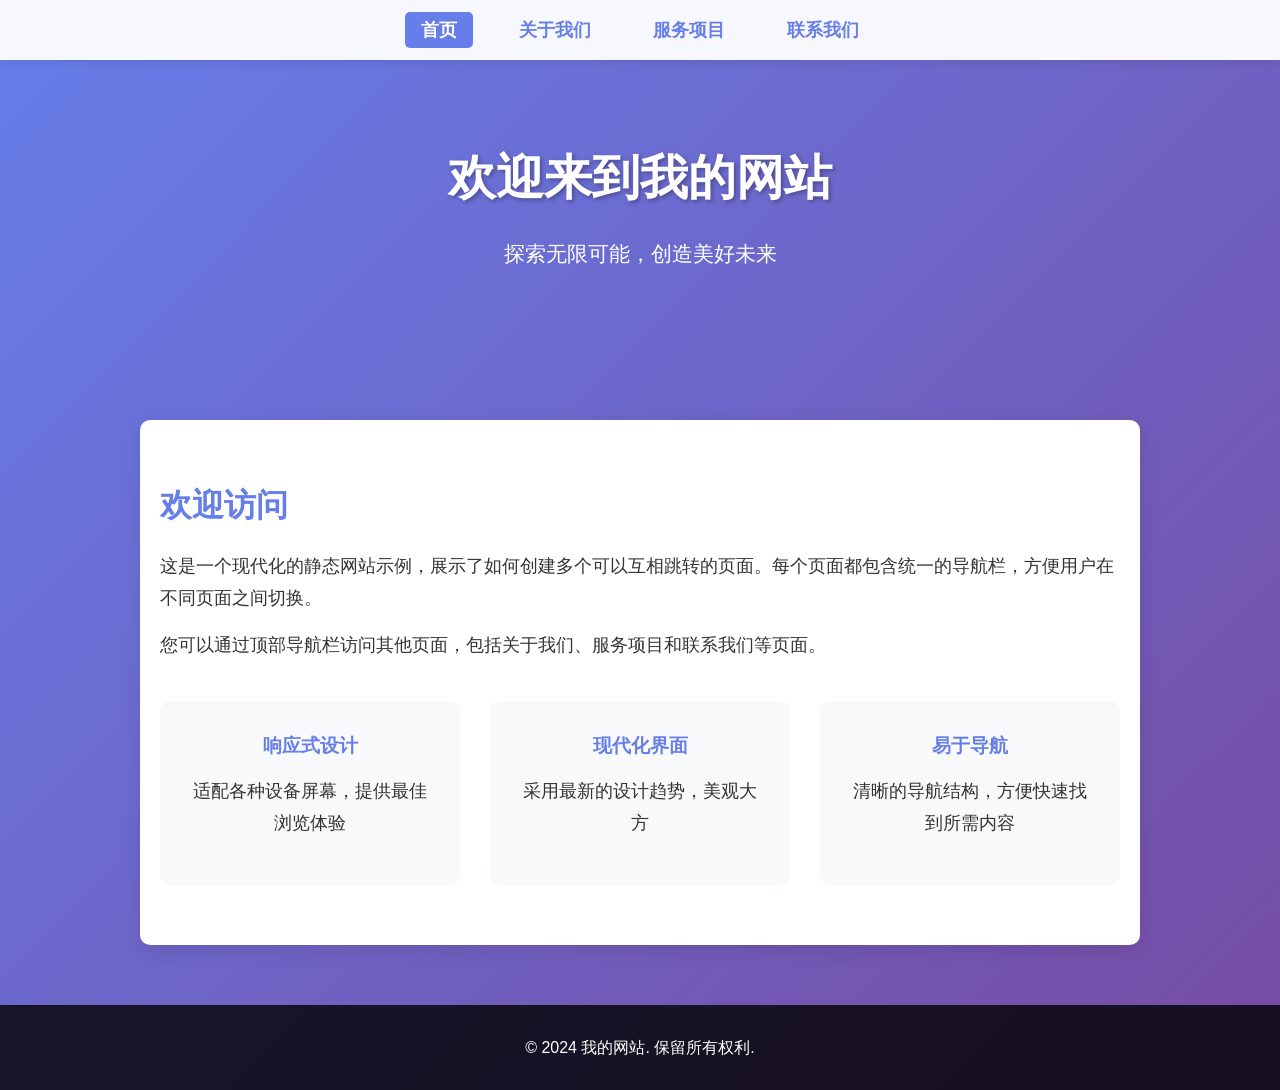
==== index.html @ 639970d9 "Add files via upload" ====
<!DOCTYPE html>
<html lang="zh-CN">
<head>
    <meta charset="UTF-8">
    <meta name="viewport" content="width=device-width, initial-scale=1.0">
    <title>首页 - 我的网站</title>
    <style>
        * {
            margin: 0;
            padding: 0;
            box-sizing: border-box;
        }
        
        body {
            font-family: 'Microsoft YaHei', Arial, sans-serif;
            line-height: 1.6;
            color: #333;
            background: linear-gradient(135deg, #667eea 0%, #764ba2 100%);
            min-height: 100vh;
        }
        
        .container {
            max-width: 1200px;
            margin: 0 auto;
            padding: 0 20px;
        }
        
        nav {
            background: rgba(255, 255, 255, 0.95);
            box-shadow: 0 2px 10px rgba(0,0,0,0.1);
            padding: 1rem 0;
            position: sticky;
            top: 0;
            z-index: 100;
        }
        
        nav ul {
            list-style: none;
            display: flex;
            justify-content: center;
            flex-wrap: wrap;
        }
        
        nav ul li {
            margin: 0 15px;
        }
        
        nav ul li a {
            text-decoration: none;
            color: #667eea;
            font-weight: bold;
            font-size: 1.1rem;
            padding: 8px 16px;
            border-radius: 5px;
            transition: all 0.3s;
        }
        
        nav ul li a:hover {
            background: #667eea;
            color: white;
        }
        
        nav ul li a.active {
            background: #667eea;
            color: white;
        }
        
        .hero {
            text-align: center;
            padding: 80px 20px;
            color: white;
        }
        
        .hero h1 {
            font-size: 3rem;
            margin-bottom: 20px;
            text-shadow: 2px 2px 4px rgba(0,0,0,0.3);
        }
        
        .hero p {
            font-size: 1.3rem;
            margin-bottom: 30px;
        }
        
        .content {
            background: white;
            padding: 60px 20px;
            margin: 40px auto;
            border-radius: 10px;
            box-shadow: 0 5px 20px rgba(0,0,0,0.1);
            max-width: 1000px;
        }
        
        .content h2 {
            color: #667eea;
            margin-bottom: 20px;
            font-size: 2rem;
        }
        
        .content p {
            margin-bottom: 15px;
            font-size: 1.1rem;
            line-height: 1.8;
        }
        
        .features {
            display: grid;
            grid-template-columns: repeat(auto-fit, minmax(250px, 1fr));
            gap: 30px;
            margin-top: 40px;
        }
        
        .feature-card {
            background: #f8f9fa;
            padding: 30px;
            border-radius: 10px;
            text-align: center;
            transition: transform 0.3s;
        }
        
        .feature-card:hover {
            transform: translateY(-5px);
            box-shadow: 0 5px 15px rgba(0,0,0,0.1);
        }
        
        .feature-card h3 {
            color: #667eea;
            margin-bottom: 15px;
        }
        
        footer {
            background: rgba(0, 0, 0, 0.8);
            color: white;
            text-align: center;
            padding: 30px 20px;
            margin-top: 60px;
        }
    </style>
</head>
<body>
    <nav>
        <div class="container">
            <ul>
                <li><a href="index.html" class="active">首页</a></li>
                <li><a href="about.html">关于我们</a></li>
                <li><a href="services.html">服务项目</a></li>
                <li><a href="contact.html">联系我们</a></li>
            </ul>
        </div>
    </nav>
    
    <div class="hero">
        <div class="container">
            <h1>欢迎来到我的网站</h1>
            <p>探索无限可能，创造美好未来</p>
        </div>
    </div>
    
    <div class="container">
        <div class="content">
            <h2>欢迎访问</h2>
            <p>这是一个现代化的静态网站示例，展示了如何创建多个可以互相跳转的页面。每个页面都包含统一的导航栏，方便用户在不同页面之间切换。</p>
            <p>您可以通过顶部导航栏访问其他页面，包括关于我们、服务项目和联系我们等页面。</p>
            
            <div class="features">
                <div class="feature-card">
                    <h3>响应式设计</h3>
                    <p>适配各种设备屏幕，提供最佳浏览体验</p>
                </div>
                <div class="feature-card">
                    <h3>现代化界面</h3>
                    <p>采用最新的设计趋势，美观大方</p>
                </div>
                <div class="feature-card">
                    <h3>易于导航</h3>
                    <p>清晰的导航结构，方便快速找到所需内容</p>
                </div>
            </div>
        </div>
    </div>
    
    <footer>
        <div class="container">
            <p>&copy; 2024 我的网站. 保留所有权利.</p>
        </div>
    </footer>
</body>
</html>
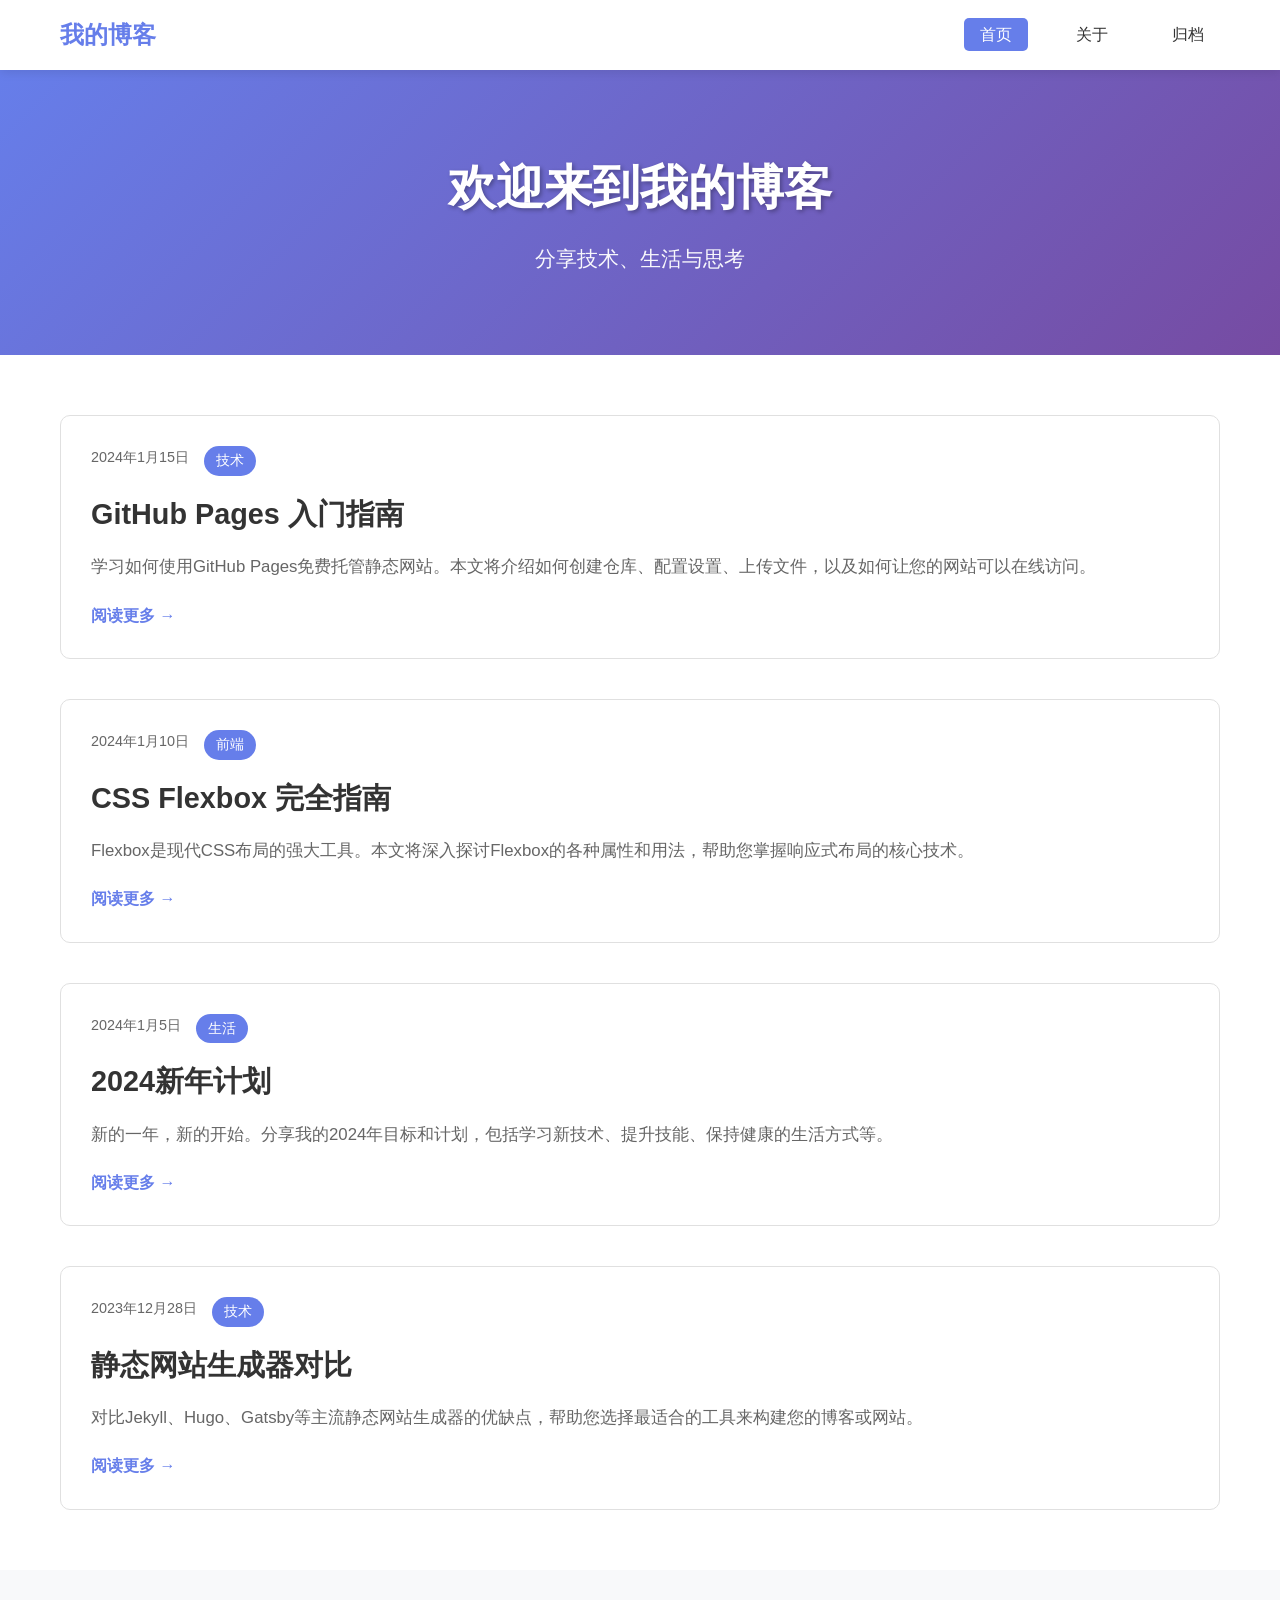
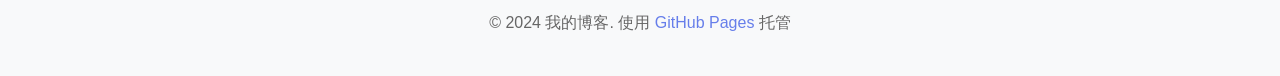
==== commit bc8b9cbd: "Add files via upload" ====
--- a/index.html
+++ b/index.html
@@ -3,185 +3,93 @@
 <head>
     <meta charset="UTF-8">
     <meta name="viewport" content="width=device-width, initial-scale=1.0">
-    <title>首页 - 我的网站</title>
-    <style>
-        * {
-            margin: 0;
-            padding: 0;
-            box-sizing: border-box;
-        }
-        
-        body {
-            font-family: 'Microsoft YaHei', Arial, sans-serif;
-            line-height: 1.6;
-            color: #333;
-            background: linear-gradient(135deg, #667eea 0%, #764ba2 100%);
-            min-height: 100vh;
-        }
-        
-        .container {
-            max-width: 1200px;
-            margin: 0 auto;
-            padding: 0 20px;
-        }
-        
-        nav {
-            background: rgba(255, 255, 255, 0.95);
-            box-shadow: 0 2px 10px rgba(0,0,0,0.1);
-            padding: 1rem 0;
-            position: sticky;
-            top: 0;
-            z-index: 100;
-        }
-        
-        nav ul {
-            list-style: none;
-            display: flex;
-            justify-content: center;
-            flex-wrap: wrap;
-        }
-        
-        nav ul li {
-            margin: 0 15px;
-        }
-        
-        nav ul li a {
-            text-decoration: none;
-            color: #667eea;
-            font-weight: bold;
-            font-size: 1.1rem;
-            padding: 8px 16px;
-            border-radius: 5px;
-            transition: all 0.3s;
-        }
-        
-        nav ul li a:hover {
-            background: #667eea;
-            color: white;
-        }
-        
-        nav ul li a.active {
-            background: #667eea;
-            color: white;
-        }
-        
-        .hero {
-            text-align: center;
-            padding: 80px 20px;
-            color: white;
-        }
-        
-        .hero h1 {
-            font-size: 3rem;
-            margin-bottom: 20px;
-            text-shadow: 2px 2px 4px rgba(0,0,0,0.3);
-        }
-        
-        .hero p {
-            font-size: 1.3rem;
-            margin-bottom: 30px;
-        }
-        
-        .content {
-            background: white;
-            padding: 60px 20px;
-            margin: 40px auto;
-            border-radius: 10px;
-            box-shadow: 0 5px 20px rgba(0,0,0,0.1);
-            max-width: 1000px;
-        }
-        
-        .content h2 {
-            color: #667eea;
-            margin-bottom: 20px;
-            font-size: 2rem;
-        }
-        
-        .content p {
-            margin-bottom: 15px;
-            font-size: 1.1rem;
-            line-height: 1.8;
-        }
-        
-        .features {
-            display: grid;
-            grid-template-columns: repeat(auto-fit, minmax(250px, 1fr));
-            gap: 30px;
-            margin-top: 40px;
-        }
-        
-        .feature-card {
-            background: #f8f9fa;
-            padding: 30px;
-            border-radius: 10px;
-            text-align: center;
-            transition: transform 0.3s;
-        }
-        
-        .feature-card:hover {
-            transform: translateY(-5px);
-            box-shadow: 0 5px 15px rgba(0,0,0,0.1);
-        }
-        
-        .feature-card h3 {
-            color: #667eea;
-            margin-bottom: 15px;
-        }
-        
-        footer {
-            background: rgba(0, 0, 0, 0.8);
-            color: white;
-            text-align: center;
-            padding: 30px 20px;
-            margin-top: 60px;
-        }
-    </style>
+    <title>我的博客 - 首页</title>
+    <link rel="stylesheet" href="css/style.css">
 </head>
 <body>
     <nav>
         <div class="container">
-            <ul>
+            <div class="nav-brand">
+                <a href="index.html">我的博客</a>
+            </div>
+            <ul class="nav-menu">
                 <li><a href="index.html" class="active">首页</a></li>
-                <li><a href="about.html">关于我们</a></li>
-                <li><a href="services.html">服务项目</a></li>
-                <li><a href="contact.html">联系我们</a></li>
+                <li><a href="about.html">关于</a></li>
+                <li><a href="archive.html">归档</a></li>
             </ul>
         </div>
     </nav>
     
-    <div class="hero">
+    <header class="hero">
         <div class="container">
-            <h1>欢迎来到我的网站</h1>
-            <p>探索无限可能，创造美好未来</p>
+            <h1>欢迎来到我的博客</h1>
+            <p>分享技术、生活与思考</p>
         </div>
-    </div>
+    </header>
     
-    <div class="container">
-        <div class="content">
-            <h2>欢迎访问</h2>
-            <p>这是一个现代化的静态网站示例，展示了如何创建多个可以互相跳转的页面。每个页面都包含统一的导航栏，方便用户在不同页面之间切换。</p>
-            <p>您可以通过顶部导航栏访问其他页面，包括关于我们、服务项目和联系我们等页面。</p>
+    <main class="container">
+        <div class="blog-posts">
+            <article class="post-card">
+                <div class="post-meta">
+                    <span class="post-date">2024年1月15日</span>
+                    <span class="post-category">技术</span>
+                </div>
+                <h2 class="post-title">
+                    <a href="posts/getting-started-with-github-pages.html">GitHub Pages 入门指南</a>
+                </h2>
+                <p class="post-excerpt">
+                    学习如何使用GitHub Pages免费托管静态网站。本文将介绍如何创建仓库、配置设置、上传文件，以及如何让您的网站可以在线访问。
+                </p>
+                <a href="posts/getting-started-with-github-pages.html" class="read-more">阅读更多 →</a>
+            </article>
             
-            <div class="features">
-                <div class="feature-card">
-                    <h3>响应式设计</h3>
-                    <p>适配各种设备屏幕，提供最佳浏览体验</p>
+            <article class="post-card">
+                <div class="post-meta">
+                    <span class="post-date">2024年1月10日</span>
+                    <span class="post-category">前端</span>
                 </div>
-                <div class="feature-card">
-                    <h3>现代化界面</h3>
-                    <p>采用最新的设计趋势，美观大方</p>
+                <h2 class="post-title">
+                    <a href="posts/css-flexbox-guide.html">CSS Flexbox 完全指南</a>
+                </h2>
+                <p class="post-excerpt">
+                    Flexbox是现代CSS布局的强大工具。本文将深入探讨Flexbox的各种属性和用法，帮助您掌握响应式布局的核心技术。
+                </p>
+                <a href="posts/css-flexbox-guide.html" class="read-more">阅读更多 →</a>
+            </article>
+            
+            <article class="post-card">
+                <div class="post-meta">
+                    <span class="post-date">2024年1月5日</span>
+                    <span class="post-category">生活</span>
                 </div>
-                <div class="feature-card">
-                    <h3>易于导航</h3>
-                    <p>清晰的导航结构，方便快速找到所需内容</p>
+                <h2 class="post-title">
+                    <a href="posts/new-year-resolutions.html">2024新年计划</a>
+                </h2>
+                <p class="post-excerpt">
+                    新的一年，新的开始。分享我的2024年目标和计划，包括学习新技术、提升技能、保持健康的生活方式等。
+                </p>
+                <a href="posts/new-year-resolutions.html" class="read-more">阅读更多 →</a>
+            </article>
+            
+            <article class="post-card">
+                <div class="post-meta">
+                    <span class="post-date">2023年12月28日</span>
+                    <span class="post-category">技术</span>
                 </div>
-            </div>
+                <h2 class="post-title">
+                    <a href="posts/static-site-generators.html">静态网站生成器对比</a>
+                </h2>
+                <p class="post-excerpt">
+                    对比Jekyll、Hugo、Gatsby等主流静态网站生成器的优缺点，帮助您选择最适合的工具来构建您的博客或网站。
+                </p>
+                <a href="posts/static-site-generators.html" class="read-more">阅读更多 →</a>
+            </article>
         </div>
-    </div>
+    </main>
     
     <footer>
         <div class="container">
-            <p>&copy; 2024 我的网站. 保留所有权利.</p>
+            <p>&copy; 2024 我的博客. 使用 <a href="https://pages.github.com/" target="_blank">GitHub Pages</a> 托管</p>
         </div>
     </footer>
 </body>
--- a/css/style.css
+++ b/css/style.css
@@ -0,0 +1,353 @@
+* {
+    margin: 0;
+    padding: 0;
+    box-sizing: border-box;
+}
+
+:root {
+    --primary-color: #667eea;
+    --secondary-color: #764ba2;
+    --text-color: #333;
+    --text-light: #666;
+    --bg-light: #f8f9fa;
+    --border-color: #e0e0e0;
+}
+
+body {
+    font-family: 'Microsoft YaHei', 'Segoe UI', Arial, sans-serif;
+    line-height: 1.6;
+    color: var(--text-color);
+    background: #fff;
+}
+
+.container {
+    max-width: 1200px;
+    margin: 0 auto;
+    padding: 0 20px;
+}
+
+/* Navigation */
+nav {
+    background: #fff;
+    box-shadow: 0 2px 10px rgba(0,0,0,0.1);
+    padding: 1rem 0;
+    position: sticky;
+    top: 0;
+    z-index: 100;
+}
+
+nav .container {
+    display: flex;
+    justify-content: space-between;
+    align-items: center;
+}
+
+.nav-brand a {
+    font-size: 1.5rem;
+    font-weight: bold;
+    color: var(--primary-color);
+    text-decoration: none;
+}
+
+.nav-menu {
+    list-style: none;
+    display: flex;
+    gap: 2rem;
+}
+
+.nav-menu li a {
+    text-decoration: none;
+    color: var(--text-color);
+    font-weight: 500;
+    padding: 8px 16px;
+    border-radius: 5px;
+    transition: all 0.3s;
+}
+
+.nav-menu li a:hover,
+.nav-menu li a.active {
+    background: var(--primary-color);
+    color: white;
+}
+
+/* Hero Section */
+.hero {
+    background: linear-gradient(135deg, var(--primary-color) 0%, var(--secondary-color) 100%);
+    color: white;
+    text-align: center;
+    padding: 80px 20px;
+    margin-bottom: 60px;
+}
+
+.hero h1 {
+    font-size: 3rem;
+    margin-bottom: 15px;
+    text-shadow: 2px 2px 4px rgba(0,0,0,0.3);
+}
+
+.hero p {
+    font-size: 1.3rem;
+    opacity: 0.95;
+}
+
+/* Blog Posts */
+.blog-posts {
+    display: grid;
+    gap: 40px;
+    margin-bottom: 60px;
+}
+
+.post-card {
+    background: white;
+    border: 1px solid var(--border-color);
+    border-radius: 10px;
+    padding: 30px;
+    transition: all 0.3s;
+}
+
+.post-card:hover {
+    box-shadow: 0 5px 20px rgba(0,0,0,0.1);
+    transform: translateY(-3px);
+}
+
+.post-meta {
+    display: flex;
+    gap: 15px;
+    margin-bottom: 15px;
+    font-size: 0.9rem;
+    color: var(--text-light);
+}
+
+.post-date {
+    color: var(--text-light);
+}
+
+.post-category {
+    background: var(--primary-color);
+    color: white;
+    padding: 4px 12px;
+    border-radius: 15px;
+    font-size: 0.85rem;
+}
+
+.post-title {
+    margin-bottom: 15px;
+}
+
+.post-title a {
+    color: var(--text-color);
+    text-decoration: none;
+    font-size: 1.8rem;
+    transition: color 0.3s;
+}
+
+.post-title a:hover {
+    color: var(--primary-color);
+}
+
+.post-excerpt {
+    color: var(--text-light);
+    margin-bottom: 20px;
+    line-height: 1.8;
+    font-size: 1.05rem;
+}
+
+.read-more {
+    color: var(--primary-color);
+    text-decoration: none;
+    font-weight: 600;
+    transition: all 0.3s;
+}
+
+.read-more:hover {
+    color: var(--secondary-color);
+    padding-left: 5px;
+}
+
+/* Post Page */
+.post-header {
+    text-align: center;
+    padding: 60px 20px 40px;
+    border-bottom: 2px solid var(--border-color);
+    margin-bottom: 40px;
+}
+
+.post-header h1 {
+    font-size: 2.5rem;
+    margin-bottom: 15px;
+    color: var(--text-color);
+}
+
+.post-content {
+    max-width: 800px;
+    margin: 0 auto;
+    padding: 0 20px 60px;
+}
+
+.post-content h2 {
+    color: var(--primary-color);
+    margin: 40px 0 20px;
+    font-size: 1.8rem;
+}
+
+.post-content h3 {
+    color: var(--text-color);
+    margin: 30px 0 15px;
+    font-size: 1.4rem;
+}
+
+.post-content p {
+    margin-bottom: 20px;
+    line-height: 1.8;
+    font-size: 1.05rem;
+}
+
+.post-content ul,
+.post-content ol {
+    margin: 20px 0 20px 30px;
+    line-height: 1.8;
+}
+
+.post-content li {
+    margin-bottom: 10px;
+}
+
+.post-content code {
+    background: var(--bg-light);
+    padding: 2px 6px;
+    border-radius: 3px;
+    font-family: 'Courier New', monospace;
+    font-size: 0.9em;
+}
+
+.post-content pre {
+    background: var(--bg-light);
+    padding: 20px;
+    border-radius: 5px;
+    overflow-x: auto;
+    margin: 20px 0;
+}
+
+.post-content pre code {
+    background: none;
+    padding: 0;
+}
+
+.post-content blockquote {
+    border-left: 4px solid var(--primary-color);
+    padding-left: 20px;
+    margin: 20px 0;
+    color: var(--text-light);
+    font-style: italic;
+}
+
+.back-link {
+    display: inline-block;
+    margin-bottom: 30px;
+    color: var(--primary-color);
+    text-decoration: none;
+    font-weight: 600;
+}
+
+.back-link:hover {
+    color: var(--secondary-color);
+}
+
+/* Footer */
+footer {
+    background: var(--bg-light);
+    padding: 40px 20px;
+    text-align: center;
+    color: var(--text-light);
+    margin-top: 60px;
+}
+
+footer a {
+    color: var(--primary-color);
+    text-decoration: none;
+}
+
+footer a:hover {
+    text-decoration: underline;
+}
+
+/* Archive Page */
+.archive-list {
+    max-width: 800px;
+    margin: 0 auto;
+}
+
+.archive-item {
+    padding: 20px 0;
+    border-bottom: 1px solid var(--border-color);
+}
+
+.archive-item:last-child {
+    border-bottom: none;
+}
+
+.archive-item h3 {
+    margin-bottom: 10px;
+}
+
+.archive-item h3 a {
+    color: var(--text-color);
+    text-decoration: none;
+    font-size: 1.3rem;
+}
+
+.archive-item h3 a:hover {
+    color: var(--primary-color);
+}
+
+.archive-item .archive-meta {
+    color: var(--text-light);
+    font-size: 0.9rem;
+}
+
+/* About Page */
+.about-content {
+    max-width: 800px;
+    margin: 0 auto;
+    padding: 40px 20px;
+}
+
+.about-content h2 {
+    color: var(--primary-color);
+    margin: 40px 0 20px;
+}
+
+.about-content p {
+    margin-bottom: 20px;
+    line-height: 1.8;
+    font-size: 1.05rem;
+}
+
+/* Responsive */
+@media (max-width: 768px) {
+    nav .container {
+        flex-direction: column;
+        gap: 1rem;
+    }
+    
+    .nav-menu {
+        gap: 1rem;
+    }
+    
+    .hero h1 {
+        font-size: 2rem;
+    }
+    
+    .hero p {
+        font-size: 1.1rem;
+    }
+    
+    .post-title a {
+        font-size: 1.4rem;
+    }
+    
+    .post-header h1 {
+        font-size: 2rem;
+    }
+}
+
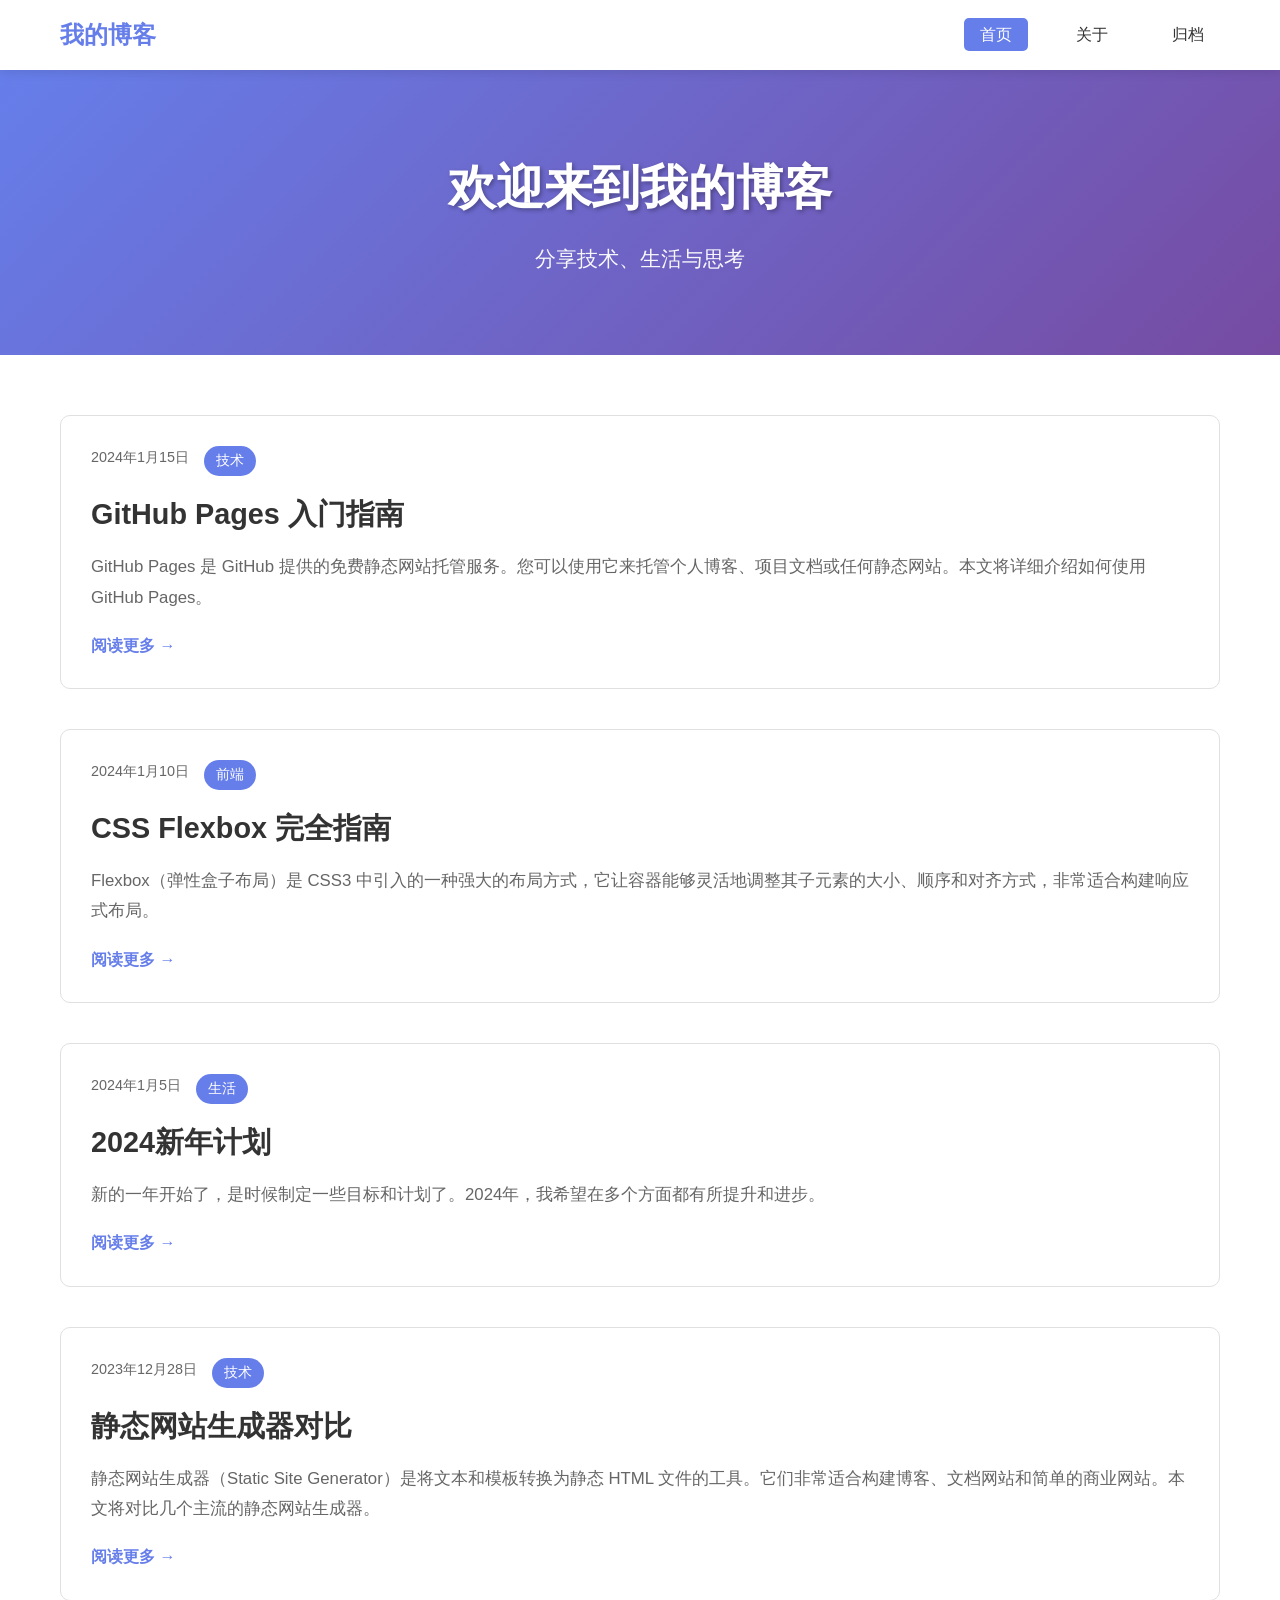
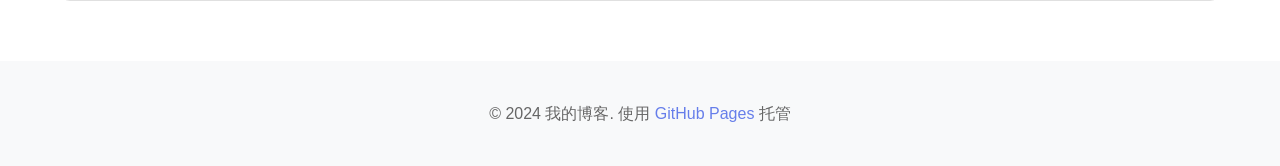
==== commit 8dfafd3f: "Add files via upload" ====
--- a/index.html
+++ b/index.html
@@ -5,6 +5,7 @@
     <meta name="viewport" content="width=device-width, initial-scale=1.0">
     <title>我的博客 - 首页</title>
     <link rel="stylesheet" href="css/style.css">
+    <script src="js/blog.js" defer></script>
 </head>
 <body>
     <nav>
@@ -28,62 +29,11 @@
     </header>
     
     <main class="container">
-        <div class="blog-posts">
-            <article class="post-card">
-                <div class="post-meta">
-                    <span class="post-date">2024年1月15日</span>
-                    <span class="post-category">技术</span>
-                </div>
-                <h2 class="post-title">
-                    <a href="posts/getting-started-with-github-pages.html">GitHub Pages 入门指南</a>
-                </h2>
-                <p class="post-excerpt">
-                    学习如何使用GitHub Pages免费托管静态网站。本文将介绍如何创建仓库、配置设置、上传文件，以及如何让您的网站可以在线访问。
-                </p>
-                <a href="posts/getting-started-with-github-pages.html" class="read-more">阅读更多 →</a>
-            </article>
-            
-            <article class="post-card">
-                <div class="post-meta">
-                    <span class="post-date">2024年1月10日</span>
-                    <span class="post-category">前端</span>
-                </div>
-                <h2 class="post-title">
-                    <a href="posts/css-flexbox-guide.html">CSS Flexbox 完全指南</a>
-                </h2>
-                <p class="post-excerpt">
-                    Flexbox是现代CSS布局的强大工具。本文将深入探讨Flexbox的各种属性和用法，帮助您掌握响应式布局的核心技术。
-                </p>
-                <a href="posts/css-flexbox-guide.html" class="read-more">阅读更多 →</a>
-            </article>
-            
-            <article class="post-card">
-                <div class="post-meta">
-                    <span class="post-date">2024年1月5日</span>
-                    <span class="post-category">生活</span>
-                </div>
-                <h2 class="post-title">
-                    <a href="posts/new-year-resolutions.html">2024新年计划</a>
-                </h2>
-                <p class="post-excerpt">
-                    新的一年，新的开始。分享我的2024年目标和计划，包括学习新技术、提升技能、保持健康的生活方式等。
-                </p>
-                <a href="posts/new-year-resolutions.html" class="read-more">阅读更多 →</a>
-            </article>
-            
-            <article class="post-card">
-                <div class="post-meta">
-                    <span class="post-date">2023年12月28日</span>
-                    <span class="post-category">技术</span>
-                </div>
-                <h2 class="post-title">
-                    <a href="posts/static-site-generators.html">静态网站生成器对比</a>
-                </h2>
-                <p class="post-excerpt">
-                    对比Jekyll、Hugo、Gatsby等主流静态网站生成器的优缺点，帮助您选择最适合的工具来构建您的博客或网站。
-                </p>
-                <a href="posts/static-site-generators.html" class="read-more">阅读更多 →</a>
-            </article>
+        <div class="blog-posts" id="blog-posts">
+            <!-- 文章列表将通过JavaScript自动加载 -->
+            <div style="text-align: center; padding: 40px; color: #999;">
+                <p>正在加载文章...</p>
+            </div>
         </div>
     </main>
     
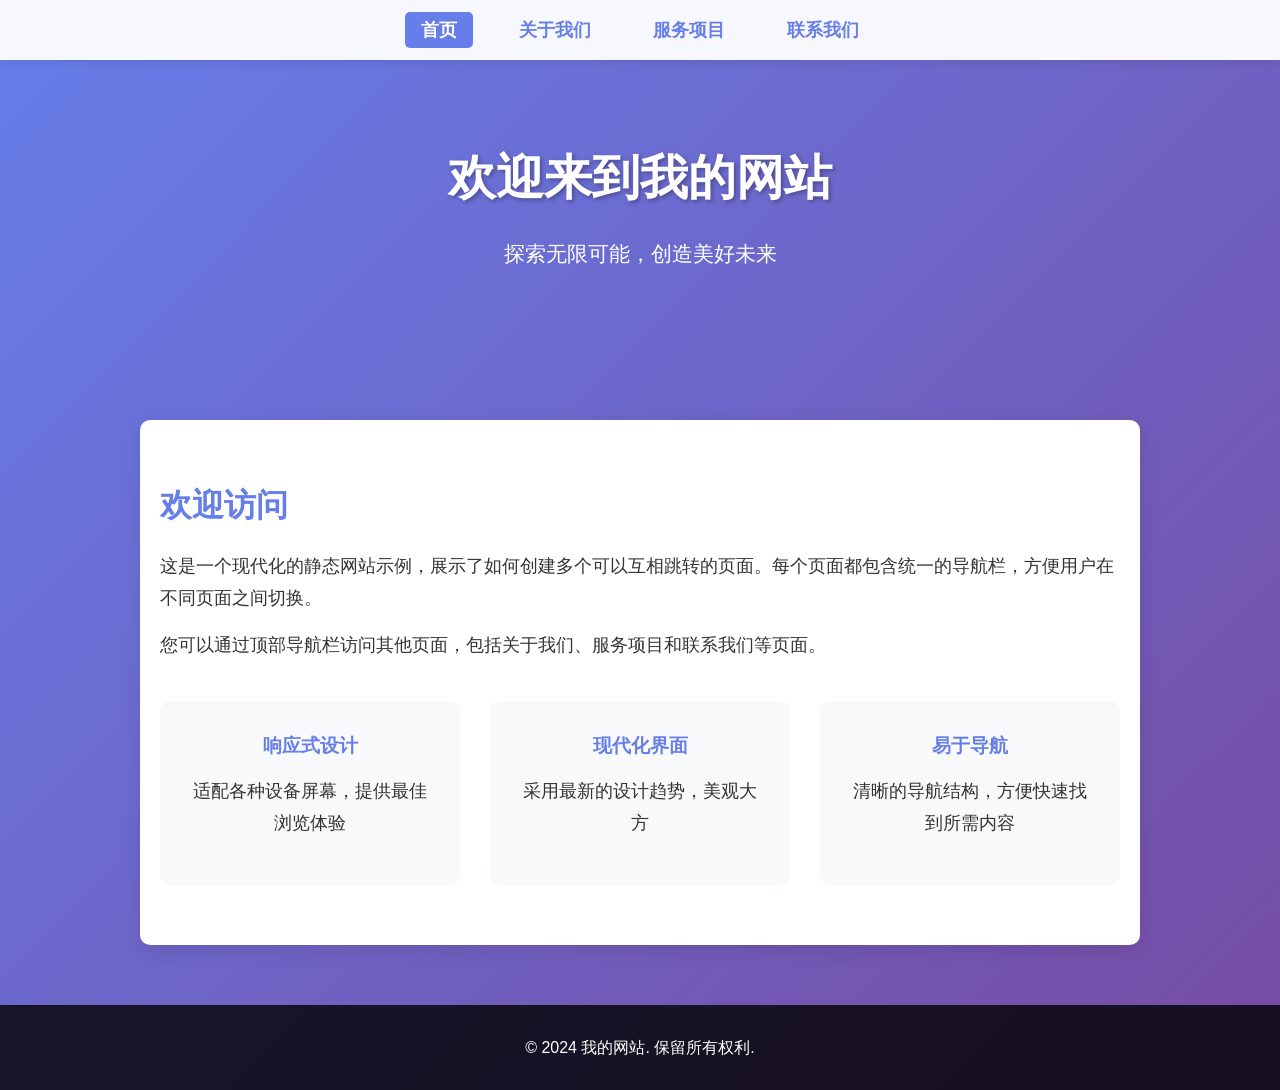
==== commit fb3c6404: "Add files via upload" ====
--- a/index.html
+++ b/index.html
@@ -3,43 +3,185 @@
 <head>
     <meta charset="UTF-8">
     <meta name="viewport" content="width=device-width, initial-scale=1.0">
-    <title>我的博客 - 首页</title>
-    <link rel="stylesheet" href="css/style.css">
-    <script src="js/blog.js" defer></script>
+    <title>首页 - 我的网站</title>
+    <style>
+        * {
+            margin: 0;
+            padding: 0;
+            box-sizing: border-box;
+        }
+        
+        body {
+            font-family: 'Microsoft YaHei', Arial, sans-serif;
+            line-height: 1.6;
+            color: #333;
+            background: linear-gradient(135deg, #667eea 0%, #764ba2 100%);
+            min-height: 100vh;
+        }
+        
+        .container {
+            max-width: 1200px;
+            margin: 0 auto;
+            padding: 0 20px;
+        }
+        
+        nav {
+            background: rgba(255, 255, 255, 0.95);
+            box-shadow: 0 2px 10px rgba(0,0,0,0.1);
+            padding: 1rem 0;
+            position: sticky;
+            top: 0;
+            z-index: 100;
+        }
+        
+        nav ul {
+            list-style: none;
+            display: flex;
+            justify-content: center;
+            flex-wrap: wrap;
+        }
+        
+        nav ul li {
+            margin: 0 15px;
+        }
+        
+        nav ul li a {
+            text-decoration: none;
+            color: #667eea;
+            font-weight: bold;
+            font-size: 1.1rem;
+            padding: 8px 16px;
+            border-radius: 5px;
+            transition: all 0.3s;
+        }
+        
+        nav ul li a:hover {
+            background: #667eea;
+            color: white;
+        }
+        
+        nav ul li a.active {
+            background: #667eea;
+            color: white;
+        }
+        
+        .hero {
+            text-align: center;
+            padding: 80px 20px;
+            color: white;
+        }
+        
+        .hero h1 {
+            font-size: 3rem;
+            margin-bottom: 20px;
+            text-shadow: 2px 2px 4px rgba(0,0,0,0.3);
+        }
+        
+        .hero p {
+            font-size: 1.3rem;
+            margin-bottom: 30px;
+        }
+        
+        .content {
+            background: white;
+            padding: 60px 20px;
+            margin: 40px auto;
+            border-radius: 10px;
+            box-shadow: 0 5px 20px rgba(0,0,0,0.1);
+            max-width: 1000px;
+        }
+        
+        .content h2 {
+            color: #667eea;
+            margin-bottom: 20px;
+            font-size: 2rem;
+        }
+        
+        .content p {
+            margin-bottom: 15px;
+            font-size: 1.1rem;
+            line-height: 1.8;
+        }
+        
+        .features {
+            display: grid;
+            grid-template-columns: repeat(auto-fit, minmax(250px, 1fr));
+            gap: 30px;
+            margin-top: 40px;
+        }
+        
+        .feature-card {
+            background: #f8f9fa;
+            padding: 30px;
+            border-radius: 10px;
+            text-align: center;
+            transition: transform 0.3s;
+        }
+        
+        .feature-card:hover {
+            transform: translateY(-5px);
+            box-shadow: 0 5px 15px rgba(0,0,0,0.1);
+        }
+        
+        .feature-card h3 {
+            color: #667eea;
+            margin-bottom: 15px;
+        }
+        
+        footer {
+            background: rgba(0, 0, 0, 0.8);
+            color: white;
+            text-align: center;
+            padding: 30px 20px;
+            margin-top: 60px;
+        }
+    </style>
 </head>
 <body>
     <nav>
         <div class="container">
-            <div class="nav-brand">
-                <a href="index.html">我的博客</a>
-            </div>
-            <ul class="nav-menu">
+            <ul>
                 <li><a href="index.html" class="active">首页</a></li>
-                <li><a href="about.html">关于</a></li>
-                <li><a href="archive.html">归档</a></li>
+                <li><a href="about.html">关于我们</a></li>
+                <li><a href="services.html">服务项目</a></li>
+                <li><a href="contact.html">联系我们</a></li>
             </ul>
         </div>
     </nav>
     
-    <header class="hero">
+    <div class="hero">
         <div class="container">
-            <h1>欢迎来到我的博客</h1>
-            <p>分享技术、生活与思考</p>
+            <h1>欢迎来到我的网站</h1>
+            <p>探索无限可能，创造美好未来</p>
         </div>
-    </header>
+    </div>
     
-    <main class="container">
-        <div class="blog-posts" id="blog-posts">
-            <!-- 文章列表将通过JavaScript自动加载 -->
-            <div style="text-align: center; padding: 40px; color: #999;">
-                <p>正在加载文章...</p>
+    <div class="container">
+        <div class="content">
+            <h2>欢迎访问</h2>
+            <p>这是一个现代化的静态网站示例，展示了如何创建多个可以互相跳转的页面。每个页面都包含统一的导航栏，方便用户在不同页面之间切换。</p>
+            <p>您可以通过顶部导航栏访问其他页面，包括关于我们、服务项目和联系我们等页面。</p>
+            
+            <div class="features">
+                <div class="feature-card">
+                    <h3>响应式设计</h3>
+                    <p>适配各种设备屏幕，提供最佳浏览体验</p>
+                </div>
+                <div class="feature-card">
+                    <h3>现代化界面</h3>
+                    <p>采用最新的设计趋势，美观大方</p>
+                </div>
+                <div class="feature-card">
+                    <h3>易于导航</h3>
+                    <p>清晰的导航结构，方便快速找到所需内容</p>
+                </div>
             </div>
         </div>
-    </main>
+    </div>
     
     <footer>
         <div class="container">
-            <p>&copy; 2024 我的博客. 使用 <a href="https://pages.github.com/" target="_blank">GitHub Pages</a> 托管</p>
+            <p>&copy; 2024 我的网站. 保留所有权利.</p>
         </div>
     </footer>
 </body>
